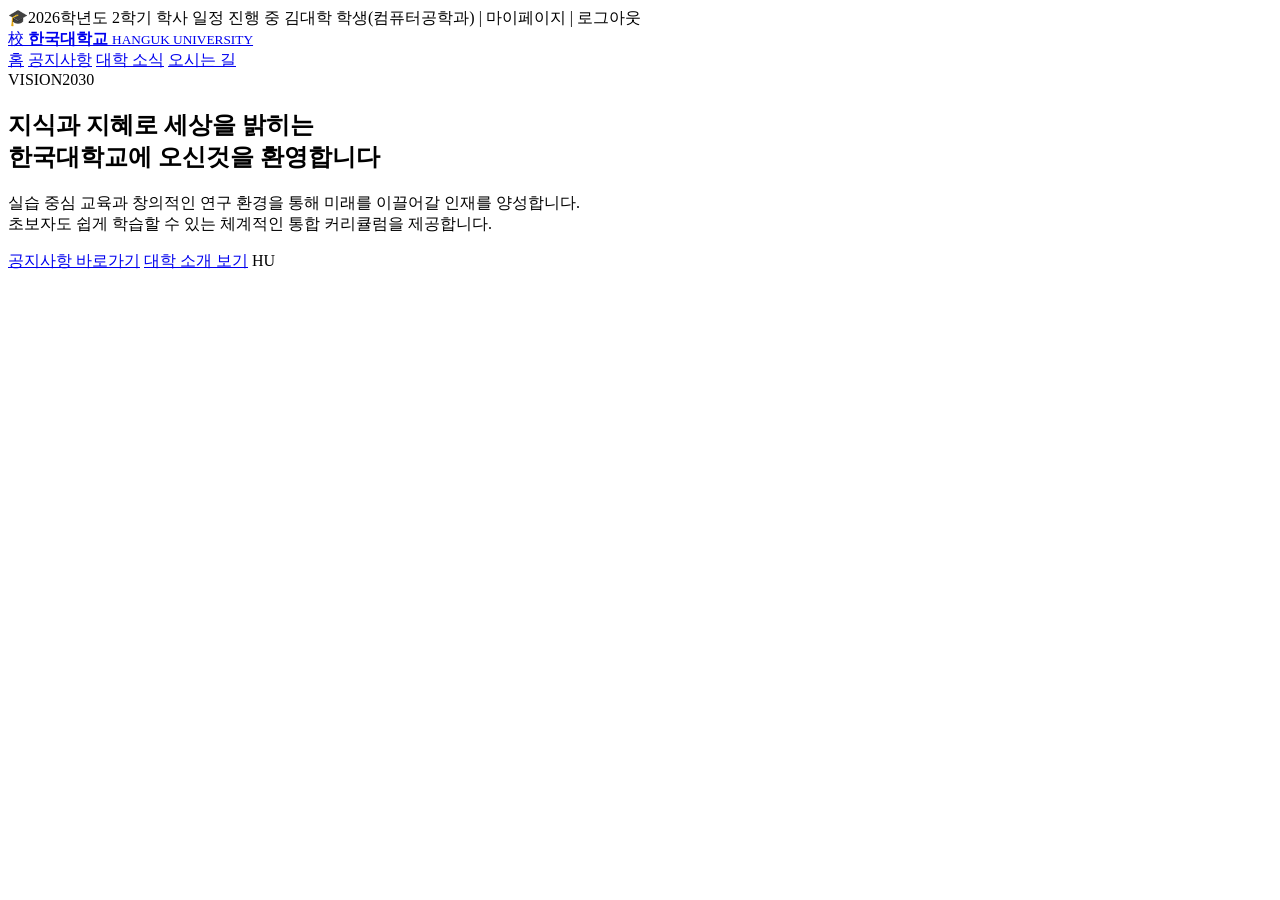
==== index.html @ 99203e01 "대학교홈페이지만들기" ====
<!DOCTYPE html>
<html lang="en">
<head>
    <meta charset="UTF-8">
    <meta name="viewport" content="width=device-width, initial-scale=1.0">
    <link rel="stylesheet" href="css/style.css">
    <title>한국대학교_main</title>
</head>
<body>
    <div class="top">
        <div class="wrap topin">
            <span>🎓2026학년도 2학기 학사 일정 진행 중</span>
            <span>김대학 학생(컴퓨터공학과) | 마이페이지 | 로그아웃</span>
        </div>
    </div>
    <header>
        <div class="wrap headin">
            <a href="index.html" class="logo">
                <span class="mark">校</span>
            <span>
                <b>한국대학교</b>
                <small>HANGUK UNIVERSITY</small>
            </span>
        </a>
        <nav>
            <a href="index.html">홈</a>
            <a href="board.html">공지사항</a>
            <a href="#">대학 소식</a>
            <a href="#">오시는 길</a>
        </nav>
        </div>
    </header>  

    <main class="wrap main">
        <section class="hero">
            <span class="pill">VISION2030</span>
            <h1>지식과 지혜로 세상을 밝히는<br>한국대학교에 오신것을 환영합니다</h1>
            <p>실습 중심 교육과 창의적인 연구 환경을 통해 미래를 이끌어갈 인재를 양성합니다.<br>
            초보자도 쉽게 학습할 수 있는 체계적인 통합 커리큘럼을 제공합니다.</p>
            <a href="board.html" class="btn orange-btn">공지사항 바로가기</a>
            <a href="#" class="btn white-btn">대학 소개 보기</a>
            <span class="watermark">HU</span>
        </section>
        
         <section class="quick">
        
        </section>
         <section class="news">
        
        </section>
    </main>
    <footer>

    </footer>
</body>
</html>
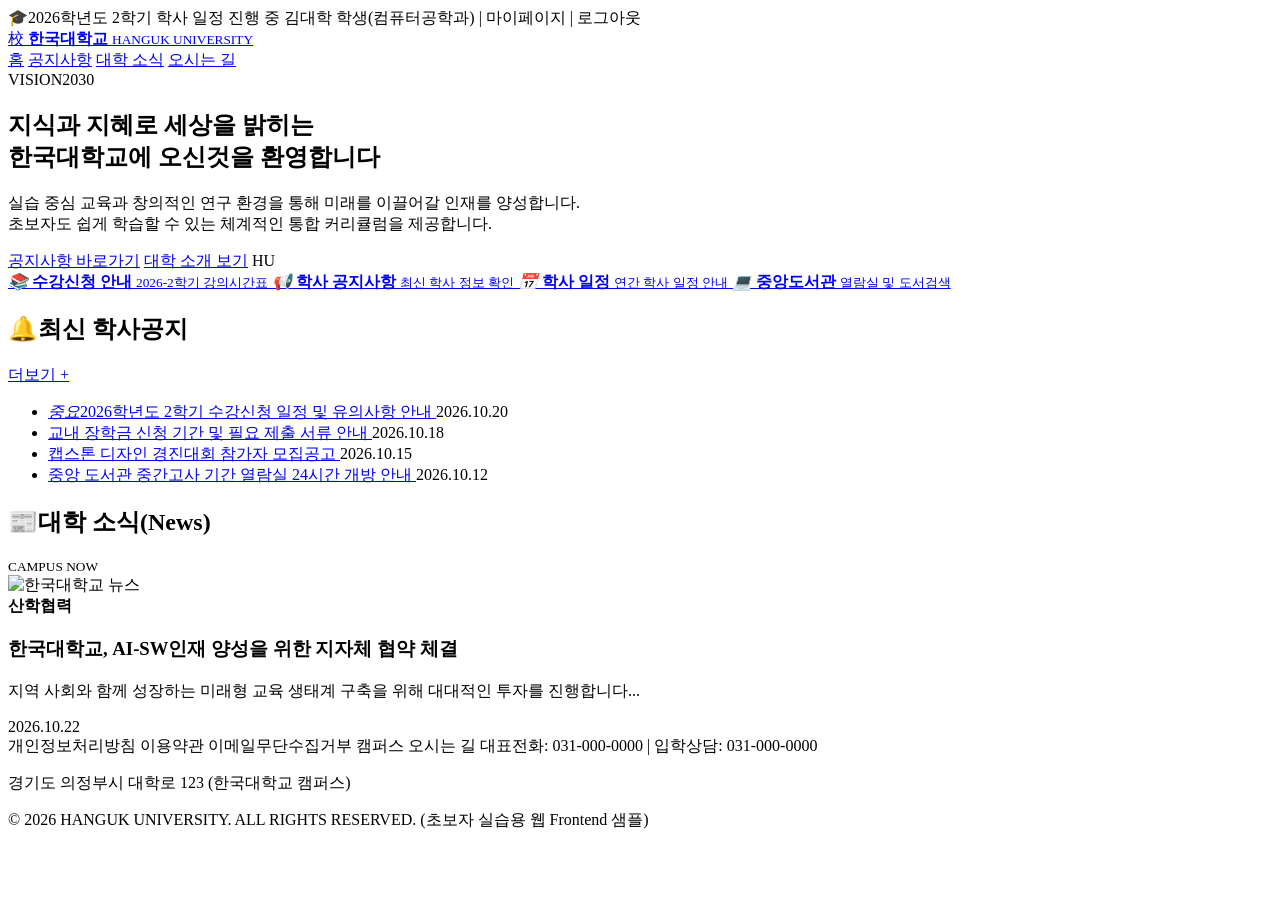
==== commit 2ccad4bf: "인덱스html완성" ====
--- a/index.html
+++ b/index.html
@@ -41,15 +41,89 @@
             <a href="#" class="btn white-btn">대학 소개 보기</a>
             <span class="watermark">HU</span>
         </section>
-        
-         <section class="quick">
-        
+
+        <section class="quick">
+            <a href="#">
+                <i>📚</i>
+                <b>수강신청 안내</b>
+                <small>2026-2학기 강의시간표</small>
+            </a>
+            <a href="#">
+                <i>📢</i>
+                <b>학사 공지사항</b>
+                <small>최신 학사 정보 확인</small>
+            </a>
+            <a href="#">
+                <i>📅</i>
+                <b>학사 일정</b>
+                <small>연간 학사 일정 안내</small>
+            </a>
+            <a href="#">
+                <i>💻</i>
+                <b>중앙도서관</b>
+                <small>열람실 및 도서검색</small>
+            </a>
         </section>
          <section class="news">
-        
+        <div class="panel">
+            <div class="notice-title">
+                <h2>🔔최신 학사공지</h2>
+                <a href="#">더보기 +</a>
+            </div>
+             <ul class="notice-content">
+                <li>
+                    <a href="#">
+                        <em>중요</em>2026학년도 2학기 수강신청 일정 및 유의사항 안내
+                    </a>
+                    <span>2026.10.20</span>
+                </li>
+                <li>
+                    <a href="#">
+                        교내 장학금 신청 기간 및 필요 제출 서류 안내
+                    </a>
+                    <span>2026.10.18</span>
+                </li>
+                <li>
+                    <a href="#">
+                        캡스톤 디자인 경진대회 참가자 모집공고
+                    </a>
+                    <span>2026.10.15</span>
+                </li>
+                <li>
+                    <a href="#">
+                        중앙 도서관 중간고사 기간 열람실 24시간 개방 안내
+                    </a>
+                    <span>2026.10.12</span>
+                </li>
+            </ul>
+        </div>
+        <div class="panel">
+            <div class="news-title">
+                <h2>📰대학 소식(News)</h2>
+                <small>CAMPUS NOW</small>
+            </div>
+            <div class="news-content">
+                <img src="https://placehold.co/140x100/003399/ffffff?text=HANGUK+NEWS" alt="한국대학교 뉴스">
+                <div>
+                    <b class="blue">산학협력</b>
+                    <h3>한국대학교, AI-SW인재 양성을 위한 지자체 협약 체결</h3>
+                    <p>지역 사회와 함께 성장하는 미래형 교육 생태계 구축을 위해 대대적인 투자를 진행합니다...</p>
+                    <span>2026.10.22</span>
+                </div>
+            </div>            
+        </div>
         </section>
     </main>
+
     <footer>
+        <div class="wrap">
+            <div class="footerlink">
+               개인정보처리방침 이용약관 이메일무단수집거부 캠퍼스 오시는 길
+               <span>대표전화: 031-000-0000 | 입학상담: 031-000-0000</span>
+            </div>
+            <p>경기도 의정부시 대학로 123 (한국대학교 캠퍼스)</p>
+            <p>© 2026 HANGUK UNIVERSITY. ALL RIGHTS RESERVED. (초보자 실습용 웹 Frontend 샘플)</p>
+        </div>
 
     </footer>
 </body>
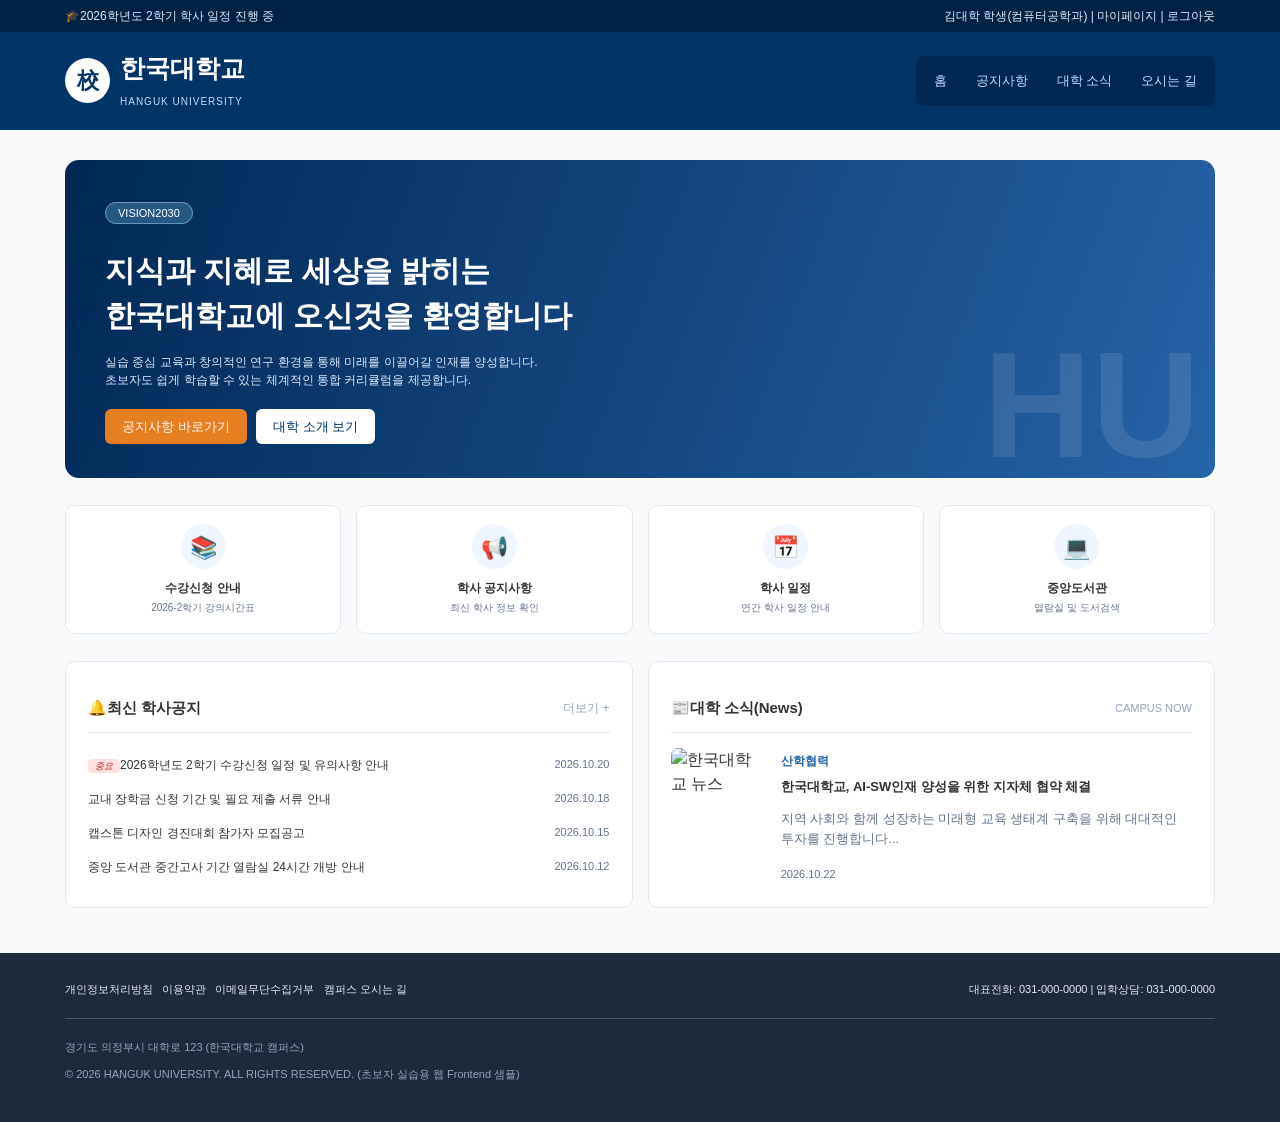
==== commit 0bbea357: "index 마무리" ====
--- a/index.html
+++ b/index.html
@@ -118,7 +118,7 @@
     <footer>
         <div class="wrap">
             <div class="footerlink">
-               개인정보처리방침 이용약관 이메일무단수집거부 캠퍼스 오시는 길
+               개인정보처리방침&nbsp;&nbsp; 이용약관&nbsp;&nbsp; 이메일무단수집거부&nbsp;&nbsp; 캠퍼스 오시는 길
                <span>대표전화: 031-000-0000 | 입학상담: 031-000-0000</span>
             </div>
             <p>경기도 의정부시 대학로 123 (한국대학교 캠퍼스)</p>
--- a/css/style.css
+++ b/css/style.css
@@ -0,0 +1,312 @@
+/*공통 기본설정*/
+*{
+    box-sizing: border-box;
+}
+body{
+    margin: 0;
+    font-family: Arial,"맑은 고딕",sans-serif;
+    color: #333;
+    background-color: #f8fafc;
+    line-height: 1.5;
+}
+a{
+    color: inherit;
+    text-decoration: none;
+}
+a:hover{
+    text-decoration: underline;
+}
+.wrap{
+    max-width: 1150px;
+    margin: 0 auto;
+}
+
+/*top 디자인*/
+.top{
+    background-color: #002244;
+    color:#dbeafe;
+    font-size: 12px;
+    padding: 7px 0;
+}
+.topin{
+    display: flex;
+    justify-content: space-between;
+    gap:10px;
+}
+/*헤더 디자인*/
+.headin{
+    display: flex;
+    justify-content: space-between;
+    gap: 20px;
+    align-items: center;
+    padding: 18px 0;
+}
+header{
+    background-color: #003366;
+    color: white;
+}
+.logo{
+    display: flex;
+    gap: 10px;
+    align-items: center;
+}
+.mark{
+    display: flex;
+    justify-content: center;
+    align-items: center;
+    width: 45px;
+    height: 45px;
+
+    border-radius: 50%; /*동그란테두리*/
+    background-color: white;
+    color: #003366;
+    font-size: 22px;
+    font-weight: bold;
+}
+.logo b{
+    display: block;
+    font-size: 25px;
+}
+.logo small{
+    font-size: 10px;
+    color: #bfdbfe;
+    letter-spacing : 1px;
+}
+nav{
+    display: flex;
+    gap: 5px;
+    background-color: #002855;
+    font-size: 13px;
+    padding: 6px;
+    border-radius: 8px;
+}
+nav a{
+    padding: 9px 12px;
+    color: #bfdbfe;
+}
+nav a:hover{
+    background-color: #2563a8 ;
+    color: white;
+    text-decoration: none;
+    border-radius: 5px;
+}
+/*메인디자인*/
+.main{
+    padding-top: 30px;
+    padding-bottom: 45px;
+    min-height: 600px;
+}
+.hero{
+    background: linear-gradient(110deg, #002855, #2563a8);
+    /*선형 그라디언트*/
+    border-radius: 14px;
+    color: white;
+    padding: 40px;
+    position: relative;
+}
+.pill{
+    background-color: #245985;
+    border-radius: 20px;
+    border: 1px solid #6496c4;
+    padding: 4px 12px;
+    font-size: 11px;
+}
+.hero h1{
+    font-size: 30px;
+}
+.hero p{
+    margin-top: -10px;
+    font-size: 12px;
+    color:#dbeafe;
+    margin-bottom: 25px;
+}
+/*공통 버튼 디자인*/
+.btn{
+    border: 0;
+    text-align: center;
+    padding: 10px 17px;
+    font-family: inherit;
+    background-color: orange;
+    border-radius: 6px;
+    font-size: 13px;
+}
+.btn:hover{
+    text-decoration: none;
+    opacity: 0.9;
+}
+.orange-btn{
+    background-color: #e67e22;
+    color: white;
+}
+.white-btn{
+    background-color: white;
+    color: #003366;
+    margin-left: 5px;
+}
+.watermark{
+    font-size: 150px;
+    opacity: 0.1;
+    color:white;
+    font-weight: bold;
+
+    position: absolute;
+    right: 15px;
+    bottom: -40px;
+}
+.quick{
+    display: flex;
+    gap:15px
+}
+.quick a{
+    flex: 1;
+    border: 1px solid #e2e8f0;
+    padding: 18px 10px;
+    text-align: center;
+    background-color: white;
+    border-radius: 10px; 
+    margin-top: 27px;
+}
+.quick a:hover{
+    text-decoration: none;
+    border: 1px solid #9bb8d4;
+}
+.quick i{
+    display: block;
+    font-size: 22px;
+    background-color: #eff6ff;
+    border-radius: 50%;
+    width: 45px;
+    height: 45px;
+    margin: 0 auto 10px;
+    padding-top: 7px;
+
+    font-style: normal;
+    
+}
+.quick b{
+    display: block;
+    font-size: 12px;
+    font-weight: 900;
+
+}
+.quick small{
+    display: block;
+    color:#64748b;
+    margin-top: 3px;
+    font-size: 10px;
+
+}
+.news{
+    display: flex;
+    gap: 15px;
+    margin-top: 27px;
+}
+.panel{
+    flex: 1;
+    border: 1px solid #e2e8f0;
+    border-radius: 10px;
+    padding: 22px;
+    background-color: white;
+}
+.notice-title{
+    display: flex;
+    justify-content: space-between;
+    align-items: center;
+    border-bottom: 1px solid #e2e8f0;
+    margin-bottom: 15px;
+}
+.news-title{
+    display: flex;
+    justify-content: space-between;
+    align-items: center;
+    border-bottom: 1px solid #e2e8f0;
+    margin-bottom: 15px;
+}
+.notice-title a{ /*더보기+*/
+    color: #94a3b8;
+    font-size: 12px;
+}
+.news-title small{
+    color: #94a3b8;
+    font-size: 11px;
+}
+.notice-title h2{
+    font-size: 15px;
+}
+.news-title h2{
+    font-size: 15px;
+}
+.notice-content{
+    list-style: none;
+    margin: 0;
+    padding: 0;
+
+}
+.notice-content li{
+    font-size: 12px;
+    display: flex;
+    justify-content: space-between;
+    gap: 10px;
+    align-items: center;
+    padding: 8px 0;
+}
+.notice-content em{
+    background-color: #fee2e2;
+    border-radius: 4px;
+    font-style: none;
+    padding: 2px 7px;
+    font-size: 9px;
+    color: #b91c1c;
+}
+.notice-content span{
+    font-size: 11px;
+    color:#64748b;
+}
+.news-content{
+    display: flex;
+    gap: 15px;
+}
+.news-content img{
+    border-radius: 7px;
+    width: 120px;
+    height: 90px;
+    object-fit: cover;
+}
+.news-content b{
+    font-size: 12px;
+    color:#2563a8
+
+}
+.news-content h3{
+    font-size: 13px;
+    margin: 5px 0;
+   
+}
+.news-content p{
+    font-size: 13px;
+    color: #64748b;
+}
+.news-content span{
+    font-size: 11px;
+    color:#64748b; 
+}
+footer{
+    background-color: #1e293b;
+    color: #94a3b8;
+    padding: 28px 0;
+    font-size: 11px;
+}
+.footerlink{
+    color: #e2e8f0;
+    border-bottom: 1px solid #475569;
+    padding-bottom: 20px;
+    margin-bottom: 20px;
+    display: flex;
+    justify-content: space-between;
+    gap: 12px;
+}
+.footerlink p{
+    margin-top: 5px;
+    margin-bottom: 5px;
+    
+}
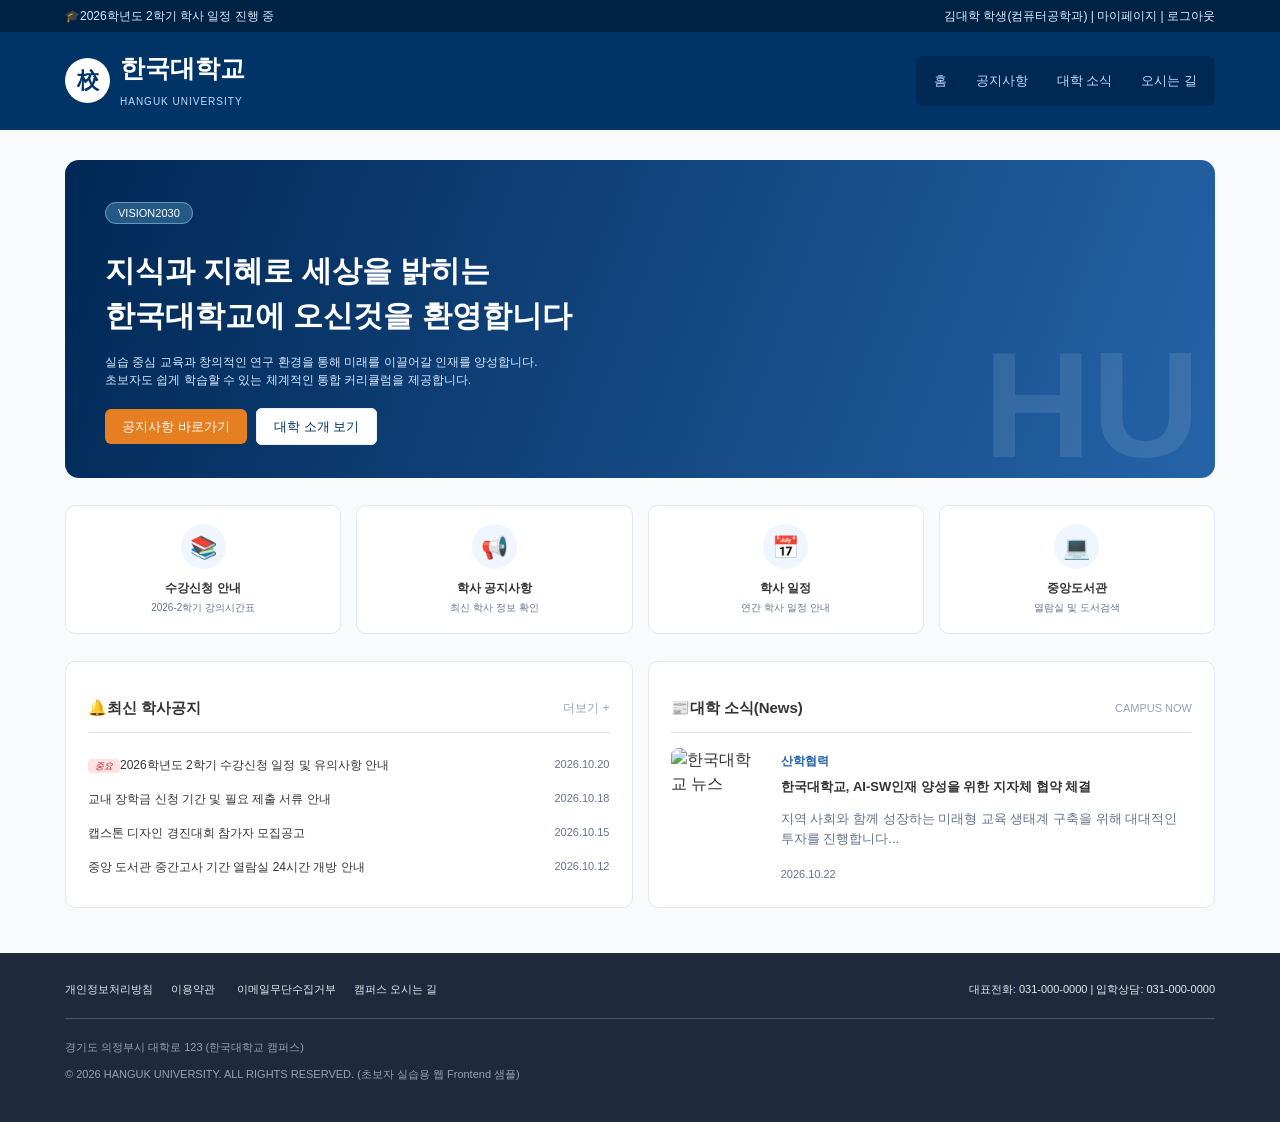
==== commit 6f747dd9: "한국대학교 웹디자인완성(글쓰기)" ====
--- a/index.html
+++ b/index.html
@@ -118,7 +118,8 @@
     <footer>
         <div class="wrap">
             <div class="footerlink">
-               개인정보처리방침&nbsp;&nbsp; 이용약관&nbsp;&nbsp; 이메일무단수집거부&nbsp;&nbsp; 캠퍼스 오시는 길
+              개인정보처리방침&nbsp;&nbsp;&nbsp;&nbsp;&nbsp;&nbsp;이용약관&nbsp;&nbsp;&nbsp;&nbsp;&nbsp;&nbsp;
+                이메일무단수집거부&nbsp;&nbsp;&nbsp;&nbsp;&nbsp;&nbsp;캠퍼스 오시는 길
                <span>대표전화: 031-000-0000 | 입학상담: 031-000-0000</span>
             </div>
             <p>경기도 의정부시 대학로 123 (한국대학교 캠퍼스)</p>
--- a/css/style.css
+++ b/css/style.css
@@ -141,6 +141,12 @@
 .white-btn{
     background-color: white;
     color: #003366;
+    margin-left: 5px;
+    border:1px solid #edeef0;
+}
+.navy-btn{
+    background-color: #003366;
+    color: white;
     margin-left: 5px;
 }
 .watermark{
@@ -308,5 +314,318 @@
 .footerlink p{
     margin-top: 5px;
     margin-bottom: 5px;
-    
-}
+}
+
+/*게시판 목록디자인*/
+.pagetitle{
+    border-bottom: 1px solid #dbe2ea;
+    display: flex;
+    justify-content: space-between;
+    margin-bottom: 25px;
+    align-items: end;
+}
+.pagetitle small{
+    font-size: 12px;
+    color: #2563a8;
+}
+.pagetitle h1{
+    font-size: 26px;
+    color: #1e293b;
+}
+.pagetitle p{
+    font-size: 12px;
+    color: #64748b;
+}
+.search{
+    background-color: white;
+    border: 1px solid #dbeafe;
+    display: flex;
+    justify-content: space-between;
+    text-align: center;
+    padding: 15px;
+    margin-bottom: 20px;
+    border-radius: 9px;
+}
+select, input{
+    font-family: inherit;
+    font-size: 13px;
+    padding: 10px;
+    border: 1px solid #cbd5e1;
+    border-radius: 5px;
+    background-color: white;
+}
+.search input{
+    width: 220px;
+}
+.tablebox{
+    border: 1px solid #e2e8f0;
+    border-radius: 8px;
+    background-color: white;
+}
+table{
+    width: 100%;
+    border-collapse: collapse;
+    font-size: 12px;
+}
+th{
+    background-color: #f1f5f9;
+    color: #334155;
+    padding: 13px;
+    border-bottom: 2px solid #cbd5e1;
+}
+td{
+    padding: 14px;
+    border-bottom: 1px solid #e2e8f0;
+}
+.pinned{
+    background-color: #eff6ff;
+}
+td label{
+    padding: 2px 7px;
+    background-color: #f1f5f9;
+    border-radius: 4px;
+    color: #475569;
+    font-size: 11px;
+}
+.td em{
+    background-color: #fee2e2;
+    border-radius: 4px;
+    font-style: none;
+    padding: 2px 7px;
+    font-size: 12px;
+    color: #b91c1c;
+}
+td:nth-child(3){
+    text-align: left;
+}
+.borderbtn{
+    display: flex;
+    justify-content: space-between;
+    align-items: center;
+    font-size: 12px;
+    margin-top: 20px;
+    color: #64748b;
+}
+.pages{
+    display: flex;
+    gap: 5px;
+
+}
+.pages a{
+    border:1px solid #cbd5e1;
+    border-radius: 4px;
+    text-align: center;
+    padding: 5px 8px;
+    background-color: white;
+}
+.pages .selected{
+    background-color: #003366;
+    color:white;
+}
+
+/*게시판 글 내용보기 디자인*/
+.back{
+    color: #64748b;
+    font-size: 12px;
+}
+.article{
+    border:1px solid #e2e8f0;
+    background-color: white;
+    border-radius: 10px;
+}
+.articlehead{
+    background-color: #f8fafc;
+    padding: 26px;
+    border-bottom: 1px solid #e2e8f0;
+}
+.articlehead h1{
+    color: #1e293b;
+    font-size: 23px;
+    margin-top: 15px;
+    margin-left: 0;
+    margin-bottom: 20px;
+}
+.articlehead .meta{
+    display: flex;
+    justify-content: space-between;
+    font-size: 11px;
+    color: #64748b;
+    gap:10px;
+    border-top: 1px solid #e2e8f0;
+    padding-top: 12px;    
+}
+.articlehead small{
+    font-size: 11px;
+    color: #94a3b8;
+}
+.articlebody{
+    padding: 30px;
+    min-height: 250px;
+    font-size: 14px;
+    line-height: 2.0;
+}
+.schedule{
+    border: 1px solid #bfdbfe;
+    background-color: #eff6ff;
+    border-radius: 7px;
+    padding: 16px;
+    margin-top: 20px;
+    margin-bottom: 20px;
+}
+.schedule h3{
+    color: #003366;
+    font-size: 15px;
+    margin-top: 0;
+    margin-left: 0;
+}
+.articlebody ul{
+    padding-left: 20px;
+    margin-bottom: 5px; 
+}
+.file-attachment{
+    border-top: 1px solid #e2e8f0;
+    padding: 18px;
+    font-size: 12px;
+    background-color: #f8fafc;
+}
+.file-attachment p{
+    border:1px solid #e2e8f8;
+    border-radius: 5px;
+    display: flex;
+    justify-content: space-between;
+    padding: 12px;
+    background-color: white;
+
+}
+.file-attachment a{
+    font-weight: bold;
+    color: #2563a8;
+}
+
+.file-attachment small{
+     font-size: 11px;
+    color: #94a3b8;
+}
+.comments{
+    padding: 25px;
+    margin-top: 25px;
+    background-color: white;
+    border: 1px solid #e2e8f0;
+    border-radius: 10px;
+}
+.comments h2{
+    font-size: 16px;
+    margin-top: 0;
+    margin-bottom: 15px;
+
+}
+.comments-count{
+    color:#2563a8;
+    font-size: 12px;
+}
+
+.comment{
+    border-bottom: 1px solid #e2e8f0;
+    padding: 15px;
+    font-size: 12px;
+}
+.comment b{
+    color: #334155;
+    display: flex;
+    justify-content: space-between;
+}
+.comment span{
+    color: #94a3b8;
+    font-size: 11px;
+}
+.comment .reply{
+    margin-left: 25px;
+    padding-left: 15px;
+    border-left: 2px solid #bfdbfe;
+    margin-bottom: 20px;
+}
+.comments textarea{
+    width: 100%;
+    border:1px solid #cbd5e1;
+    border-radius: 5px;
+    background-color: white;
+    font-size: 13px;
+    font-family: inherit;
+    padding: 10px;
+    resize: vertical;
+}
+.actions{
+    display: flex;
+    justify-content: flex-end;
+    padding: 20px;
+    margin-top: 20px;
+    border-top:1px solid #e2e8f0;
+}
+
+.write-buttons {
+    text-align: center;
+    margin-top: 20px;
+}
+/*게시판 글쓰기 폼 디자인*/
+.formpanel{
+    background-color: white;
+    border: 1px solid #e2e8f0;
+    border-radius: 10px;
+    padding: 30px;
+}
+.form-row{
+    display: flex;
+    gap: 25px;
+}
+.form-row .field{
+    flex: 100%;
+}
+.field{
+    margin-bottom: 22px;
+}
+.field label{
+    display: block;
+    font-size: 13px;
+    font-weight: bold;
+    color: #334155;
+    margin-bottom: 8px;
+}
+.field .red{
+    color: #dc2626;
+}
+.field input, .field select, .field textarea{
+    width: 100%;
+
+}
+.field textarea{
+    padding: 10px;
+    font-size: 13px;
+    border-radius: 5px;
+    border:1px solid #cbd5e1;
+    background-color: white;
+    font-family: inherit;
+    resize: vertical;
+}
+/*readonly만 선택*/
+.field input[readonly]{
+    background-color: #f1f5f9;
+    color:#64748b;
+}
+.upload{
+    padding: 20px;
+    text-align: center;
+    background-color: #f8fafc;
+    border: 1px dashed #94a3b8;
+    border-radius: 7px;
+}
+.upload p{
+    font-size: 13px;
+    margin-top: 0;
+    margin-bottom: 5px;
+}
+.upload small{
+    font-size: 11px;
+    color: #94a3b8;
+    margin-bottom: 20px;
+}
+
